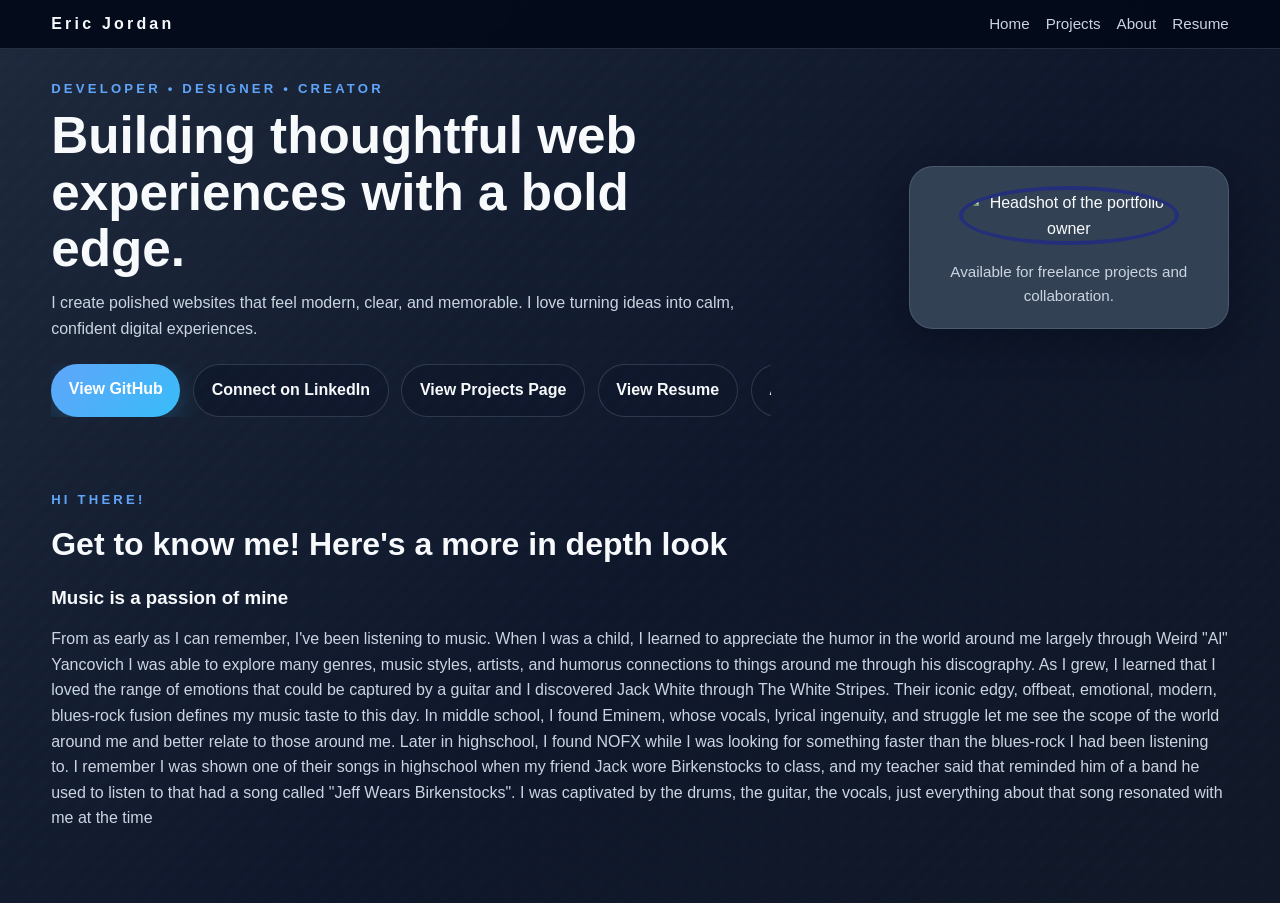
==== about.html @ c3910146 "added about page" ====
<!DOCTYPE html>
<html lang="en">
<head>
  <meta charset="UTF-8">
  <meta name="viewport" content="width=device-width, initial-scale=1.0">
  <title>My Portfolio</title>
  <link rel="stylesheet" href="style.css">
</head>
<body>
  <header class="site-header">
    <div class="container header-layout">
      <a class="brand" href="#">Eric Jordan</a>
      <button class="menu-toggle" aria-label="Open navigation menu" aria-expanded="false">
        <span></span>
        <span></span>
        <span></span>
      </button>
      <nav class="site-nav">
        <a href="index.html">Home</a>
        <a href="projects.html">Projects</a>
        <a href="about.html">About</a>
        <a href="resume.html">Resume</a>
      </nav>
    </div>
    <div class="mobile-menu-backdrop"></div>
    <nav class="mobile-menu" aria-label="Mobile navigation">
      <a href="index.html">Home</a>
      <a href="projects.html">Projects</a>
      <a href="#about">About</a>
      <a href="resume.html">Resume</a>
      <div class="social-links-row">
        <a class="linkedin-button" href="https://www.linkedin.com/in/eric-jordan-aab932142/" target="_blank" rel="noopener"><img src="img/linkedin.png" alt="LinkedIn"></a>
        <a class="github-button" href="https://github.com/ericjsquared" target="_blank" rel="noopener"><img src="img/github.png" alt="GitHub"></a>
      </div>
    </nav>
  </header>

  <main>
    <!-- Hero section -->
    <section class="hero">
      <div class="container hero-layout">
        <div class="hero-copy">
          <p class="eyebrow">Developer • Designer • Creator</p>
          <h1>Building thoughtful web experiences with a bold edge.</h1>
          <p>I create polished websites that feel modern, clear, and memorable. I love turning ideas into calm, confident digital experiences.</p>

          <div class="button-row">
            <a class="button primary" href="https://github.com/ericjsquared" target="_blank" rel="noopener">View GitHub</a>
            <a class="button secondary" href="https://www.linkedin.com/" target="_blank" rel="noopener">Connect on LinkedIn</a>
            <a class="button secondary" href="projects.html">View Projects Page</a>
            <a class="button secondary" href="resume.html">View Resume</a>
            <a class="button secondary" href="about.html">About Me!</a>
          </div>
        </div>

        <div class="hero-card">
          <img src="img/me.jpg" alt="Headshot of the portfolio owner">
          <p class="card-label">Available for freelance projects and collaboration.</p>
        </div>
      </div>
    </section>

    <!-- About Section -->
     <section class="section">
      <div class="container about-page">
        <div class="about">
          <p class="eyebrow">Hi there!</p>
          <h2>Get to know me! Here's a more in depth look</h2>
          <h3>Music is a passion of mine</h3>
          <p>From as early as I can remember, I've been listening to music. When I was a child, I learned to appreciate the humor in the world around me largely through Weird "Al" Yancovich I was able to explore many genres, music styles, artists, and humorus connections to things around me through his discography. As I grew, I learned that I loved the range of emotions that could be captured by a guitar and I discovered Jack White through The White Stripes. Their iconic edgy, offbeat, emotional, modern, blues-rock fusion defines my music taste to this day. In middle school, I found Eminem, whose vocals, lyrical ingenuity, and struggle let me see the scope of the world around me and better relate to those around me. Later in highschool, I found NOFX while I was looking for something faster than the blues-rock I had been listening to. I remember I was shown one of their songs in highschool when my friend Jack wore Birkenstocks to class, and my teacher said that reminded him of a band he used to listen to that had a song called "Jeff Wears Birkenstocks". I was captivated by the drums, the guitar, the vocals, just everything about that song resonated with me at the time</p>
---- style.css ----
:root {
  --bg: #07111f;
  --panel: rgba(15, 23, 42, 0.9);
  --text: #f8fafc;
  --muted: #cbd5e1;
  --accent: #60a5fa;
  --accent-2: #38bdf8;
  --border: rgba(148, 163, 184, 0.24);
}

* {
  box-sizing: border-box;
}

body {
  margin: 0;
  font-family: Arial, Helvetica, sans-serif;
  line-height: 1.6;
  color: var(--text);
  background: linear-gradient(135deg, #1e293b 0%, #0f172a 55%, #111827 100%);
  min-height: 100vh;
}

body::before {
  content: "";
  position: fixed;
  inset: 0;
  background-image: linear-gradient(135deg, rgba(96, 165, 250, 0.08) 25%, transparent 25%, transparent 50%, rgba(56, 189, 248, 0.06) 50%, rgba(56, 189, 248, 0.06) 75%, transparent 75%, transparent);
  background-size: 20px 20px;
  opacity: 0.22;
  pointer-events: none;
}

.container {
  width: min(1250px, 92%);
  margin: 0 auto;
}

.site-header {
  padding: 0.7rem 0;
  position: sticky;
  top: 0;
  z-index: 10;
  background: rgba(2, 8, 23, 0.88);
  backdrop-filter: blur(8px);
  border-bottom: 1px solid var(--border);
}

.header-layout {
  display: flex;
  justify-content: space-between;
  align-items: center;
}

.brand {
  color: var(--text);
  text-decoration: none;
  font-weight: 700;
  letter-spacing: 0.2rem;
}

.site-nav {
  display: flex;
  gap: 1rem;
  flex-wrap: wrap;
  justify-content: flex-end;
}

.site-nav a {
  color: var(--muted);
  text-decoration: none;
  font-size: 0.95rem;
}

.site-nav a:hover {
  color: var(--accent);
}

.menu-toggle {
  display: none;
  flex-direction: column;
  gap: 0.3rem;
  background: transparent;
  border: 0;
  padding: 0.25rem;
  cursor: pointer;
  margin-right: auto;
}

.menu-toggle span {
  display: block;
  width: 1.5rem;
  height: 2px;
  background: var(--text);
  border-radius: 999px;
}

.mobile-menu-backdrop {
  display: none;
  position: fixed;
  inset: 0;
  background: rgba(2, 8, 23, 0.6);
  z-index: 20;
}

.mobile-menu {
  position: fixed;
  top: 0;
  left: 0;
  width: min(80vw, 320px);
  height: 100vh;
  padding: 5rem 1.5rem 2rem;
  background: #0f172a;
  border-right: 1px solid var(--border);
  display: flex;
  flex-direction: column;
  gap: 1rem;
  transform: translateX(-100%);
  transition: transform 0.25s ease;
  z-index: 30;
}

.mobile-menu.open {
  transform: translateX(0);
}

.mobile-menu-backdrop.open {
  display: block;
}

.mobile-menu a {
  color: var(--text);
  text-decoration: none;
  font-size: 1rem;
  padding: 0.4rem 0;
}

.mobile-menu .linkedin-button,
.mobile-menu .github-button {
  display: inline-flex;
  align-items: center;
  justify-content: center;
  width: 48px;
  height: 48px;
  padding: 0;
  border-radius: 999px;
  background: rgba(96, 165, 250, 0.16);
  border: 1px solid var(--border);
  margin-top: 0.25rem;
}

.mobile-menu .linkedin-button img,
.mobile-menu .github-button img {
  width: 22px;
  height: 22px;
  object-fit: contain;
}

.mobile-menu .social-links-row {
  display: flex;
  gap: 0.75rem;
  margin-top: 0.25rem;
}

body.menu-open {
  overflow: hidden;
}

.hero {
  padding: 1.8rem 0 2rem;
}

.page-hero {
  padding-top: 1rem;
  padding-bottom: .2rem;
}

.hero-layout,
.about-layout {
  display: flex;
  justify-content: space-between;
  align-items: center;
  gap: 2rem;
}

.hero-copy {
  max-width: 720px;
}

.eyebrow {
  margin: 0 0 0.6rem;
  color: var(--accent);
  font-size: 0.82rem;
  font-weight: 700;
  letter-spacing: 0.2rem;
  text-transform: uppercase;
}

h1,
h2,
h3 {
  margin: 0 0 0.8rem;
}

h1 {
  font-size: clamp(2rem, 4vw, 3.3rem);
  line-height: 1.1;
}

h2 {
  font-size: clamp(1.5rem, 3vw, 2rem);
}

p {
  color: var(--muted);
  margin: 0 0 1rem;
}

.button-row {
  display: flex;
  flex-wrap: nowrap;
  gap: 0.8rem;
  margin-top: 1.4rem;
  overflow-x: auto;
}

.button {
  display: inline-block;
  padding: 0.8rem 1.1rem;
  border-radius: 999px;
  text-decoration: none;
  font-weight: 600;
  transition: transform 0.2s ease, box-shadow 0.2s ease;
  white-space: nowrap;
}

.button:hover {
  transform: translateY(-2px);
}

.button.primary {
  background: linear-gradient(135deg, var(--accent) 0%, var(--accent-2) 100%);
  color: #ffffff;
  box-shadow: 0 8px 24px rgba(56, 189, 248, 0.2);
}

.button.secondary {
  background: rgba(15, 23, 42, 0.75);
  color: var(--text);
  border: 1px solid var(--border);
}

.hero-card,
.project-card,
.about-panel {
  background: #334155;
  border: 1px solid var(--border);
  box-shadow: 0 14px 34px rgba(2, 8, 23, 0.4);
  backdrop-filter: blur(10px);
}

.hero-card {
  padding: 1.2rem;
  border-radius: 1.5rem;
  width: 100%;
  max-width: 320px;
  text-align: center;
}

.hero-card img {
  width: 100%;
  max-width: 220px;
  height: 220px;
  object-fit: cover;
  border-radius: 50%;
  border: 4px solid rgba(2, 9, 209, 0.3);
  margin-bottom: 0.9rem;
}

.card-label {
  margin: 0;
  font-size: 0.95rem;
}

.section {
  padding: 2.5rem 0 3.5rem;
}

.section-heading {
  margin-bottom: 1.2rem;
}

.card-grid {
  display: flex;
  flex-wrap: wrap;
  gap: 1rem;
}

.project-card {
  flex: 1 1 240px;
  padding: 1.3rem;
  border-radius: 1.1rem;
}

.project-card a,
.project-link {
  color: var(--accent);
  text-decoration: none;
  font-weight: 600;
}

.about-section {
  padding-top: 1rem;
}

.about-panel {
  padding: 1.3rem;
  border-radius: 1.1rem;
  min-width: 260px;
}

.about-panel ul {
  margin: 0;
  padding-left: 1rem;
  color: var(--muted);
}

.about-panel li {
  margin-bottom: 0.5rem;
}

.site-footer {
  padding: 2rem 0 3rem;
  text-align: center;
  border-top: 1px solid var(--border);
}

.projects-page {
  padding: 1rem 0 3rem;
}

.projects-intro {
  max-width: 720px;
  margin-bottom: 1.5rem;
}

.projects-grid {
  display: flex;
  flex-wrap: wrap;
  gap: 1rem;
}

.projects-grid .project-card {
  flex: 1 1 280px;
}

.project-meta {
  display: inline-block;
  margin-bottom: 0.6rem;
  color: var(--accent);
  font-size: 0.82rem;
  font-weight: 700;
  letter-spacing: 0.18rem;
  text-transform: uppercase;
}

.resume-page {
  padding: 3rem 0;
}

.resume-card {
  background: var(--panel);
  border: 1px solid var(--border);
  padding: 1.5rem;
  border-radius: 1.1rem;
  margin-top: 1rem;
}

.resume-page a {
  color: #ffffff;
}

@media (max-width: 760px) {
  .header-layout {
    display: flex;
    align-items: center;
    justify-content: center;
    position: relative;
    gap: 0.7rem;
  }

  .menu-toggle {
    display: flex;
    position: absolute;
    left: 0;
    margin-right: 0;
  }

  .brand {
    margin: 0 auto;
    text-align: center;
  }

  .site-nav {
    display: none;
  }

  .hero {
    padding: 3rem 0 2.5rem;
  }

  .hero-layout,
  .about-layout {
    flex-direction: column;
    align-items: flex-start;
  }

  .hero-copy,
  .hero-card {
    width: 100%;
    max-width: 100%;
  }

  .button-row {
    display: none;
  }

  .button {
    text-align: center;
  }

  .hero-card img {
    max-width: 180px;
    height: 180px;
  }
}

@media (max-width: 480px) {
  .site-header {
    padding: 0.8rem 0;
  }

  .site-nav a {
    font-size: 0.9rem;
  }

  .project-card,
  .about-panel,
  .resume-card {
    padding: 1.1rem;
  }
}
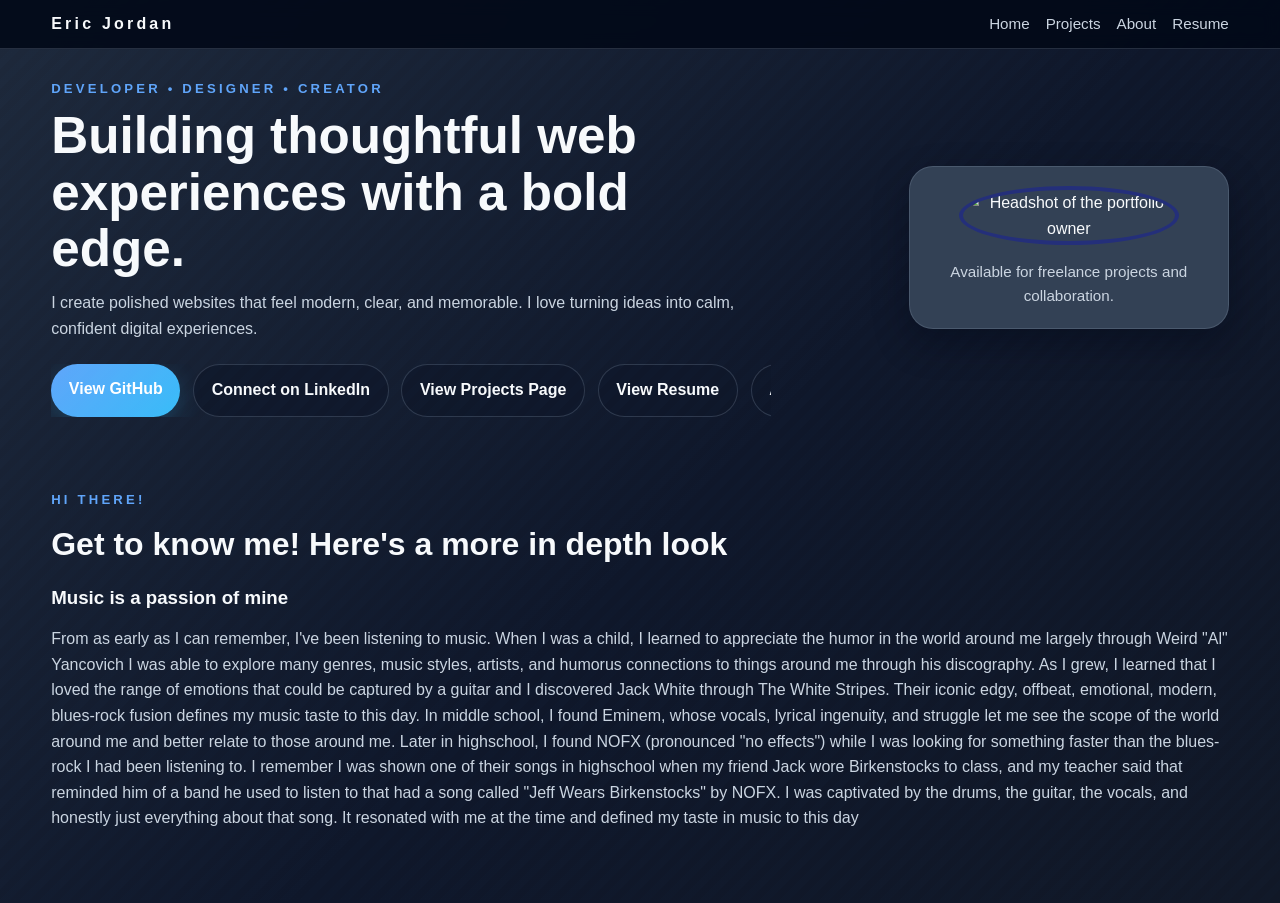
==== commit fc5b053c: "." ====
--- a/about.html
+++ b/about.html
@@ -67,4 +67,4 @@
           <p class="eyebrow">Hi there!</p>
           <h2>Get to know me! Here's a more in depth look</h2>
           <h3>Music is a passion of mine</h3>
-          <p>From as early as I can remember, I've been listening to music. When I was a child, I learned to appreciate the humor in the world around me largely through Weird "Al" Yancovich I was able to explore many genres, music styles, artists, and humorus connections to things around me through his discography. As I grew, I learned that I loved the range of emotions that could be captured by a guitar and I discovered Jack White through The White Stripes. Their iconic edgy, offbeat, emotional, modern, blues-rock fusion defines my music taste to this day. In middle school, I found Eminem, whose vocals, lyrical ingenuity, and struggle let me see the scope of the world around me and better relate to those around me. Later in highschool, I found NOFX while I was looking for something faster than the blues-rock I had been listening to. I remember I was shown one of their songs in highschool when my friend Jack wore Birkenstocks to class, and my teacher said that reminded him of a band he used to listen to that had a song called "Jeff Wears Birkenstocks". I was captivated by the drums, the guitar, the vocals, just everything about that song resonated with me at the time</p>
+          <p>From as early as I can remember, I've been listening to music. When I was a child, I learned to appreciate the humor in the world around me largely through Weird "Al" Yancovich I was able to explore many genres, music styles, artists, and humorus connections to things around me through his discography. As I grew, I learned that I loved the range of emotions that could be captured by a guitar and I discovered Jack White through The White Stripes. Their iconic edgy, offbeat, emotional, modern, blues-rock fusion defines my music taste to this day. In middle school, I found Eminem, whose vocals, lyrical ingenuity, and struggle let me see the scope of the world around me and better relate to those around me. Later in highschool, I found NOFX (pronounced "no effects") while I was looking for something faster than the blues-rock I had been listening to. I remember I was shown one of their songs in highschool when my friend Jack wore Birkenstocks to class, and my teacher said that reminded him of a band he used to listen to that had a song called "Jeff Wears Birkenstocks" by NOFX. I was captivated by the drums, the guitar, the vocals, and honestly just everything about that song. It resonated with me at the time and defined my taste in music to this day </p>
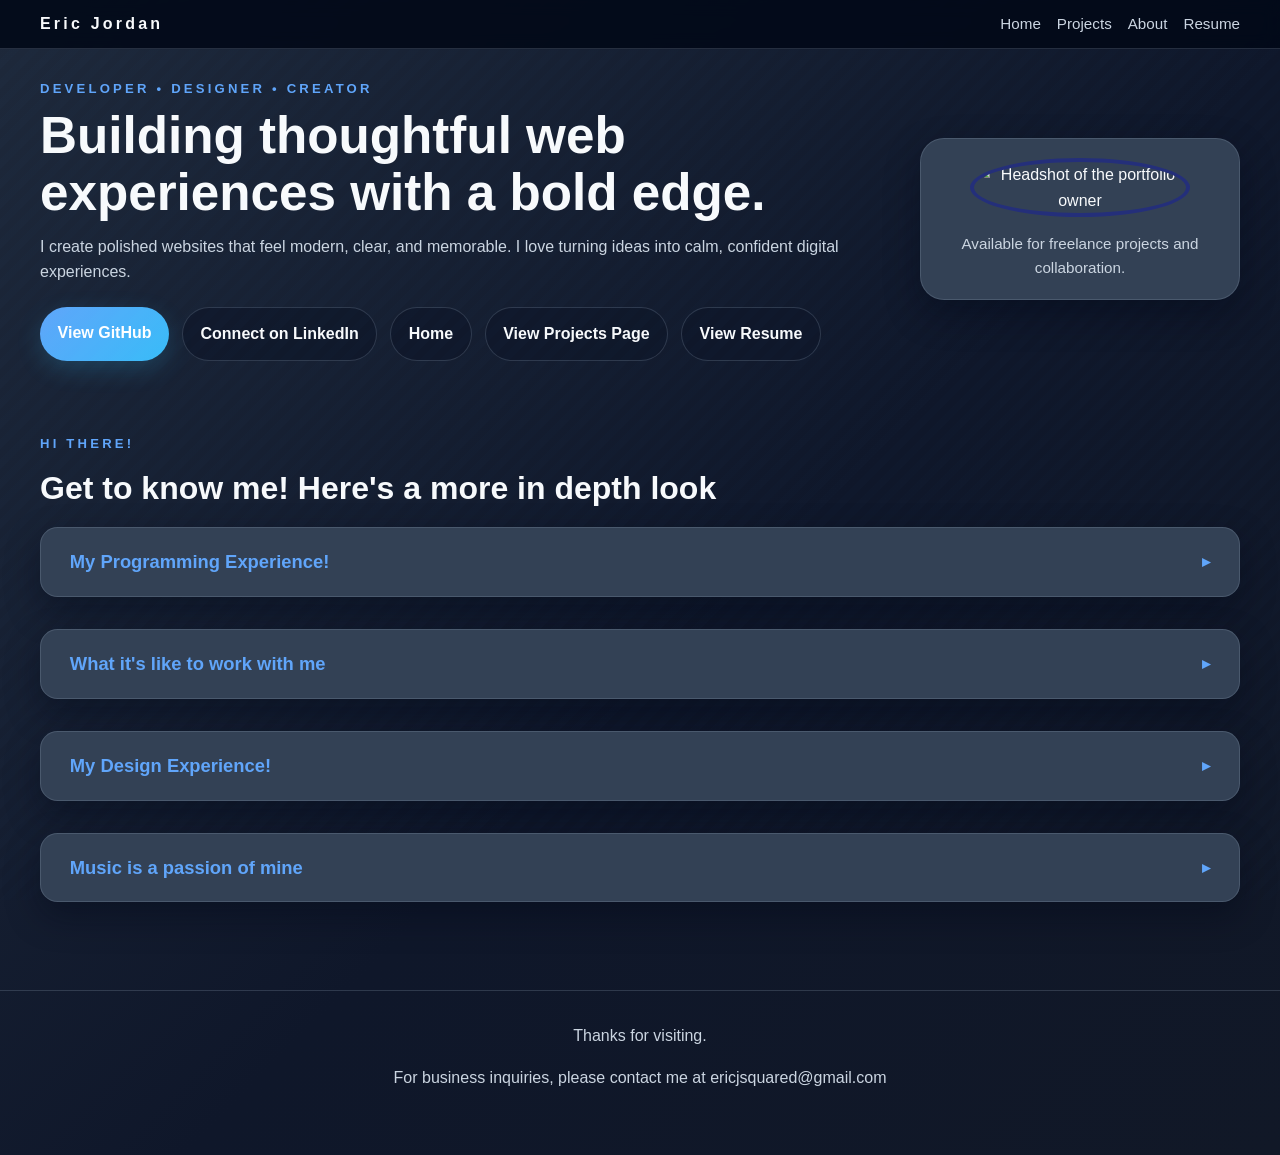
==== commit 6bf2e842: "about page updated and footer added" ====
--- a/about.html
+++ b/about.html
@@ -47,9 +47,9 @@
           <div class="button-row">
             <a class="button primary" href="https://github.com/ericjsquared" target="_blank" rel="noopener">View GitHub</a>
             <a class="button secondary" href="https://www.linkedin.com/" target="_blank" rel="noopener">Connect on LinkedIn</a>
+            <a class="button secondary" href="index.html">Home</a>
             <a class="button secondary" href="projects.html">View Projects Page</a>
             <a class="button secondary" href="resume.html">View Resume</a>
-            <a class="button secondary" href="about.html">About Me!</a>
           </div>
         </div>
 
@@ -61,10 +61,62 @@
     </section>
 
     <!-- About Section -->
-     <section class="section">
+    <section class="section">
       <div class="container about-page">
         <div class="about">
           <p class="eyebrow">Hi there!</p>
           <h2>Get to know me! Here's a more in depth look</h2>
-          <h3>Music is a passion of mine</h3>
-          <p>From as early as I can remember, I've been listening to music. When I was a child, I learned to appreciate the humor in the world around me largely through Weird "Al" Yancovich I was able to explore many genres, music styles, artists, and humorus connections to things around me through his discography. As I grew, I learned that I loved the range of emotions that could be captured by a guitar and I discovered Jack White through The White Stripes. Their iconic edgy, offbeat, emotional, modern, blues-rock fusion defines my music taste to this day. In middle school, I found Eminem, whose vocals, lyrical ingenuity, and struggle let me see the scope of the world around me and better relate to those around me. Later in highschool, I found NOFX (pronounced "no effects") while I was looking for something faster than the blues-rock I had been listening to. I remember I was shown one of their songs in highschool when my friend Jack wore Birkenstocks to class, and my teacher said that reminded him of a band he used to listen to that had a song called "Jeff Wears Birkenstocks" by NOFX. I was captivated by the drums, the guitar, the vocals, and honestly just everything about that song. It resonated with me at the time and defined my taste in music to this day </p>
+
+          <!-- Click the title to expand each card -->
+          <details class="about-card">
+            <summary>My Programming Experience!</summary>
+            <div class="about-card-body">
+              <p>In high-school, I took computer science, computer science II, and AP computer science. These were all Java courses with a little bit of HTML/CSS that taught me the fundamentals like how to code a hello world website, how to make a website with pages, the fundamentals of basic syntax, loops, file input/output, user input, dynamic output, and more. I even programmed a calculator on my laptop for every type of chemistry problem using java keeping track of every variable.</p>
+              <p>In college, I have taken many Computer Science courses and have become well versed in Python, Java, JavaScript, HTML/CSS, Node.js, C++, and more as well as how to work in AGILE and SCRUM environments. I have also learned how to use GitHub to host my websites and collaborate with other developers.</p>
+              <p>I took a web development course that taught me the fundamentals of HTML, CSS, and JavaScript. I learned how to make a website with multiple pages, how to make a website responsive, and how to make a website interactive.</p>
+            </div>
+          </details>
+
+          <details class="about-card">
+            <summary>What it's like to work with me</summary>
+            <div class="about-card-body">
+              <p>Working with me is a collaborative and engaging experience. I value clear communication, creativity, and attention to detail. I strive to understand the needs and goals of the project and work diligently to deliver high-quality results. I am open to feedback and always eager to learn and improve.</p>
+              <p>With many years of experience in the restaurant industry, I have developed a strong ability to thrive in fast-paced environments, collaborating effectively with my team while communicating seamlessly with customers. My time in this field has equipped me with essential skills for managing challenging situations; I've learned the value of patience, empathy, and active listening.</p>
+              <p>I've embraced leadership roles while also being a dedicated team player, honing my organizational skills and mastering time management. Adaptability has become second nature, allowing me to think on my feet and respond creatively to unexpected challenges. Resourcefulness and problem-solving abilities have been crucial, teaching me resilience in the face of adversity.</p>
+              <p>I am dedicated to clear communication, collaboration, and delivering high-quality results, whether that is making the perfect pizza to make someones day just a little bit better, or developing a polished website that exceeds expectations and accomplishes a goal for a client or colleague. I am confident that my skills and experience make me a valuable asset to any team or project.</p>
+              <p>From years as a dishwasher, I learned the importance of making others jobs flow more easily. I can do that with my work as a developer, designer, creator, and computer scientist. Everything I do is done with the goal of making the world a better place, one small step at a time.</p>
+              <p>Above all, I've gained confidence and learned to take initiative, all while remaining humble and open to learning from my experiences. These lessons have deepened my appreciation for the small joys in life, reminding me to remain grateful every day.</p>
+            </div>
+          </details>
+
+          <details class="about-card">
+            <summary>My Design Experience!</summary>
+            <div class="about-card-body">
+              <p>I have been designing websites for a few years now and have learned how to use Figma, Canva, and Adobe Photoshop. I have designed websites for personal projects, school projects, and for friends. I have also designed logos, business cards, and social media graphics. I have a good eye for design and am always looking to improve my skills.</p>
+            </div>
+          </details>
+
+          <details class="about-card">
+            <summary>Music is a passion of mine</summary>
+            <div class="about-card-body">
+              <p>From an early age, music has played a pivotal role in my life. My appreciation for the humor and nuance in the world was significantly shaped by Weird Al Yankovic. His diverse discography allowed me to explore a variety of genres, styles, and the humorous connections that fill our lives.</p>
+              <p>As I grew older, I discovered my love for the emotional depth that a guitar can convey, ignited by Jack White and The White Stripes. Their unique blend of edgy, offbeat modern blues-rock continues to influence my musical taste profoundly.</p>
+              <p>In middle school, Eminem introduced me to a wider perspective of the world through his powerful vocals and lyrical ingenuity, helping me relate to the challenges people face around me.</p>
+              <p>Later in high school, while in search of something with a quicker tempo than the blues-rock I enjoyed, I stumbled upon NOFX. A vivid memory of mine will forever be being introduced to NOFX when my friend, Jack, caught my teachers attention when he wore Birkenstocks to class, prompting the teacher to show us NOFX's song "Jeff Wears Birkenstocks." The captivating blend of drums, guitar, and vocals in their music resonated with me instantly.</p>
+              <p>In college, I found folk-punk. This genre is very raw, emotional, and fast. Many of them sing of the struggles of mental health, poverty, and thinking differently than how you are expected to think.</p>
+              <p>I have also recently fallen in love with Hyperpop, Horror Rap, and Scene music. These experiences collectively shape my eclectic taste in music, reflecting a journey of discovery and connection.</p>
+            </div>
+          </details>
+
+        </div>
+      </div>
+    </section>
+  <footer class="site-footer">
+    <div class="container">
+      <p>Thanks for visiting.</p>
+      <p>For business inquiries, please contact me at ericjsquared@gmail.com</p>
+    </div>
+  </footer>
+  <script src="script.js"></script>
+</body>
+</html>
--- a/style.css
+++ b/style.css
@@ -32,7 +32,7 @@
 }
 
 .container {
-  width: min(1250px, 92%);
+  width: min(1200px, 96%);
   margin: 0 auto;
 }
 
@@ -184,7 +184,7 @@
 }
 
 .hero-copy {
-  max-width: 720px;
+  flex: 1;
 }
 
 .eyebrow {
@@ -221,7 +221,6 @@
   flex-wrap: nowrap;
   gap: 0.8rem;
   margin-top: 1.4rem;
-  overflow-x: auto;
 }
 
 .button {
@@ -319,6 +318,81 @@
   min-width: 260px;
 }
 
+.about-page {
+  display: flex;
+  flex-direction: column;
+  gap: 1.2rem;
+}
+
+.about-card {
+  background: #334155;
+  border: 1px solid var(--border);
+  box-shadow: 0 14px 34px rgba(2, 8, 23, 0.4);
+  margin-bottom: 2rem;
+  backdrop-filter: blur(10px);
+  border-radius: 1.1rem;
+  /* remove default <details> marker */
+  list-style: none;
+}
+
+/* The clickable title row */
+.about-card summary {
+  padding: 1.2rem 1.8rem;
+  font-size: 1.15rem;
+  font-weight: 700;
+  color: var(--accent);
+  cursor: pointer;
+  list-style: none;
+  display: flex;
+  justify-content: space-between;
+  align-items: center;
+  user-select: none;
+}
+
+/* Arrow indicator */
+.about-card summary::after {
+  content: "▸";
+  font-size: 1rem;
+  transition: transform 0.2s ease;
+}
+
+.about-card[open] summary::after {
+  transform: rotate(90deg);
+}
+
+/* Expanded body — max-height is driven by JS for the slide animation */
+.about-card-body {
+  overflow: hidden;
+  max-height: 0;
+  padding: 0 1.8rem;
+  border-top: 1px solid var(--border);
+  transition: max-height 0.4s ease, padding 0.4s ease;
+}
+
+.about-card[open] .about-card-body {
+  padding: 0 1.8rem 1.4rem;
+}
+
+/* Indented paragraphs separated by a line */
+.about-card-body p {
+  font-size: 1.05rem;
+  text-indent: 1.5em;
+  padding-bottom: 1rem;
+  margin-bottom: 1rem;
+  border-bottom: 1px solid var(--border);
+}
+
+.about-card-body p:last-child {
+  border-bottom: none;
+  margin-bottom: 0;
+  padding-bottom: 0;
+}
+
+.about-card h3 {
+  color: var(--accent);
+  margin-bottom: 0.6rem;
+}
+
 .about-panel ul {
   margin: 0;
   padding-left: 1rem;
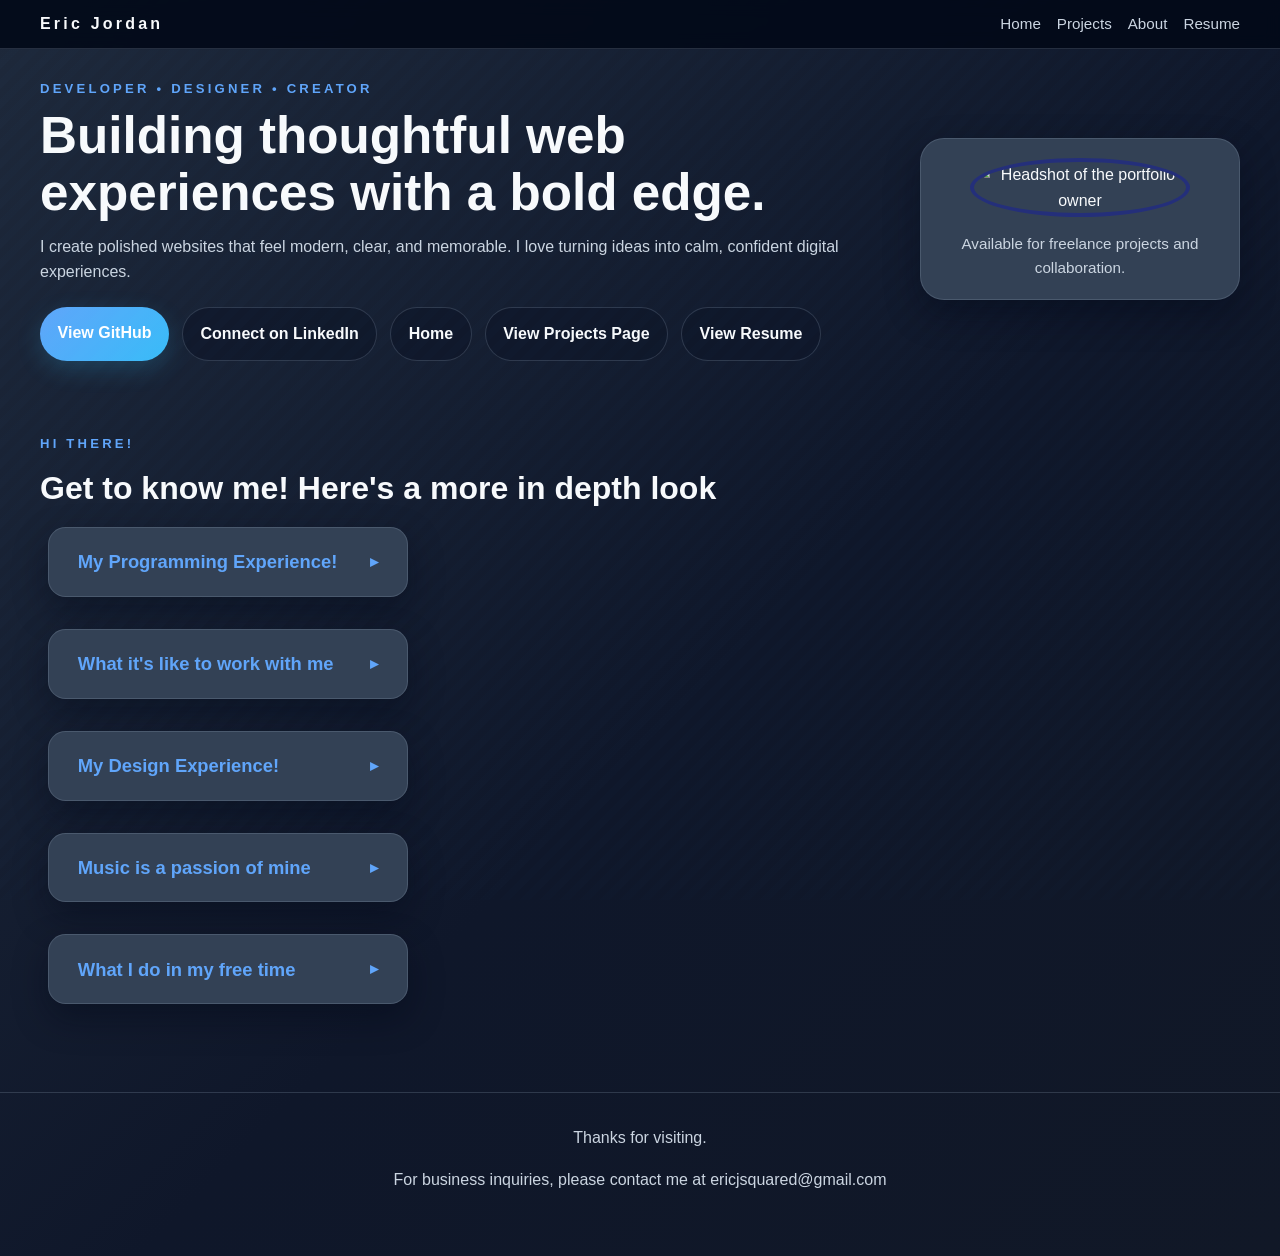
==== commit db8e9b7c: "updated about content 8.5.2026" ====
--- a/about.html
+++ b/about.html
@@ -85,6 +85,7 @@
               <p>I've embraced leadership roles while also being a dedicated team player, honing my organizational skills and mastering time management. Adaptability has become second nature, allowing me to think on my feet and respond creatively to unexpected challenges. Resourcefulness and problem-solving abilities have been crucial, teaching me resilience in the face of adversity.</p>
               <p>I am dedicated to clear communication, collaboration, and delivering high-quality results, whether that is making the perfect pizza to make someones day just a little bit better, or developing a polished website that exceeds expectations and accomplishes a goal for a client or colleague. I am confident that my skills and experience make me a valuable asset to any team or project.</p>
               <p>From years as a dishwasher, I learned the importance of making others jobs flow more easily. I can do that with my work as a developer, designer, creator, and computer scientist. Everything I do is done with the goal of making the world a better place, one small step at a time.</p>
+              <p>I am a compassionate, humble person that will sit with someone and go through what others would call a "stupid question" with patience and understanding. I can't control the upbringing that anyone had and neither can they. I strive to approach every interaction with empathy and respect I wish to be treated with. Whether it's understanding cultural differences or a simply difference in perspective, I always want everyone to be listened to and understood. Sometimes the softest voice speaks the strongest ideas.</p>
               <p>Above all, I've gained confidence and learned to take initiative, all while remaining humble and open to learning from my experiences. These lessons have deepened my appreciation for the small joys in life, reminding me to remain grateful every day.</p>
             </div>
           </details>
@@ -102,12 +103,20 @@
               <p>From an early age, music has played a pivotal role in my life. My appreciation for the humor and nuance in the world was significantly shaped by Weird Al Yankovic. His diverse discography allowed me to explore a variety of genres, styles, and the humorous connections that fill our lives.</p>
               <p>As I grew older, I discovered my love for the emotional depth that a guitar can convey, ignited by Jack White and The White Stripes. Their unique blend of edgy, offbeat modern blues-rock continues to influence my musical taste profoundly.</p>
               <p>In middle school, Eminem introduced me to a wider perspective of the world through his powerful vocals and lyrical ingenuity, helping me relate to the challenges people face around me.</p>
-              <p>Later in high school, while in search of something with a quicker tempo than the blues-rock I enjoyed, I stumbled upon NOFX. A vivid memory of mine will forever be being introduced to NOFX when my friend, Jack, caught my teachers attention when he wore Birkenstocks to class, prompting the teacher to show us NOFX's song "Jeff Wears Birkenstocks." The captivating blend of drums, guitar, and vocals in their music resonated with me instantly.</p>
+              <p>Later in high school, while in search of something with a quicker tempo than the blues-rock I enjoyed, I stumbled upon NOFX. A vivid memory of mine will forever be being introduced to NOFX when my friend, Jack, wore Birkenstocks to class, reminding the teacher of a song he had to show us. The song was none other than NOFX's "Jeff Wears Birkenstocks". The captivating blend of drums, guitar, and vocals in their music resonated with me instantly.</p>
               <p>In college, I found folk-punk. This genre is very raw, emotional, and fast. Many of them sing of the struggles of mental health, poverty, and thinking differently than how you are expected to think.</p>
               <p>I have also recently fallen in love with Hyperpop, Horror Rap, and Scene music. These experiences collectively shape my eclectic taste in music, reflecting a journey of discovery and connection.</p>
             </div>
           </details>
-
+          <details class="about-card">
+            <summary>What I do in my free time</summary>
+            <div class="about-card-body">
+              <p>In my free time, I enjoy playing video games. I remember I was 5 years old and my sister and I had been watching my dad play Halo: Combat Evolved for some time, but my mother did not want us seeing the violence. One day when she went to the store, my dad sat us down and taught us how to play. My fate was sealed from then on. Ever since, I have played many many first person shooters, RPGs, and other video games.</p>
+              <p>I often find myself watching offbeat sitcoms, thrillers, and horror movies to wind down at night or share a laugh with friends. I'm always more than happy to talk about whatever shows or movies I have been watching recently.</p>
+              <p>Listening to music has been my favorite passtime as long as I can remember. I also enjoy playing music. I am mainly a drummer but I can also fiddle around on the guitar, bass, ukulele, and the keyboard. I mainly stay in the punk/ska area as far as playing music but I'm all over the place as far as what music I listen to.</p>
+              <p>I also enjoy being outside. I currently live in the mountains so I can easily drive 20-40 minutes and go to a gorgeous hiking spot. I also spend a lot of time skateboarding at the local greenway with my friends. The importance of being active to maintain health is far from lost on me. I do my best to take care of myself.</p>
+              <p>I am also a social person, so I enjoy spending time with friends and family. I often show them new recipes I create or introduce them to new music or shows I discover.</p>
+          </details>
         </div>
       </div>
     </section>
--- a/style.css
+++ b/style.css
@@ -107,7 +107,7 @@
   position: fixed;
   top: 0;
   left: 0;
-  width: min(80vw, 320px);
+  width: min(42vw, 220px);
   height: 100vh;
   padding: 5rem 1.5rem 2rem;
   background: #0f172a;
@@ -331,8 +331,30 @@
   margin-bottom: 2rem;
   backdrop-filter: blur(10px);
   border-radius: 1.1rem;
-  /* remove default <details> marker */
   list-style: none;
+  overflow: hidden;
+  display: block;
+  width: min(100%, 52rem);
+  margin-left: .5rem;
+  margin-right: auto;
+  max-width: 30%;
+  min-width: 5rem;
+  transform-origin: top left;
+  transition: width 0.35s ease, max-width 0.35s ease, margin-left 0.35s ease, margin-right 0.35s ease, transform 0.3s ease, box-shadow 0.3s ease;
+}
+
+.about-card:not([open]) {
+  transform: scale(1, 1);
+}
+
+.about-card[open] {
+  display: block;
+  width: 100%;
+  max-width: 100%;
+  margin-left: .5rem;
+  margin-right: 0;
+  transform: scale(1.01, 1.02);
+  box-shadow: 0 18px 42px rgba(2, 8, 23, 0.5);
 }
 
 /* The clickable title row */
@@ -366,11 +388,13 @@
   max-height: 0;
   padding: 0 1.8rem;
   border-top: 1px solid var(--border);
-  transition: max-height 0.4s ease, padding 0.4s ease;
+  transition: max-height 0.4s ease, padding 0.4s ease, opacity 0.3s ease;
+  opacity: 0;
 }
 
 .about-card[open] .about-card-body {
   padding: 0 1.8rem 1.4rem;
+  opacity: 1;
 }
 
 /* Indented paragraphs separated by a line */
